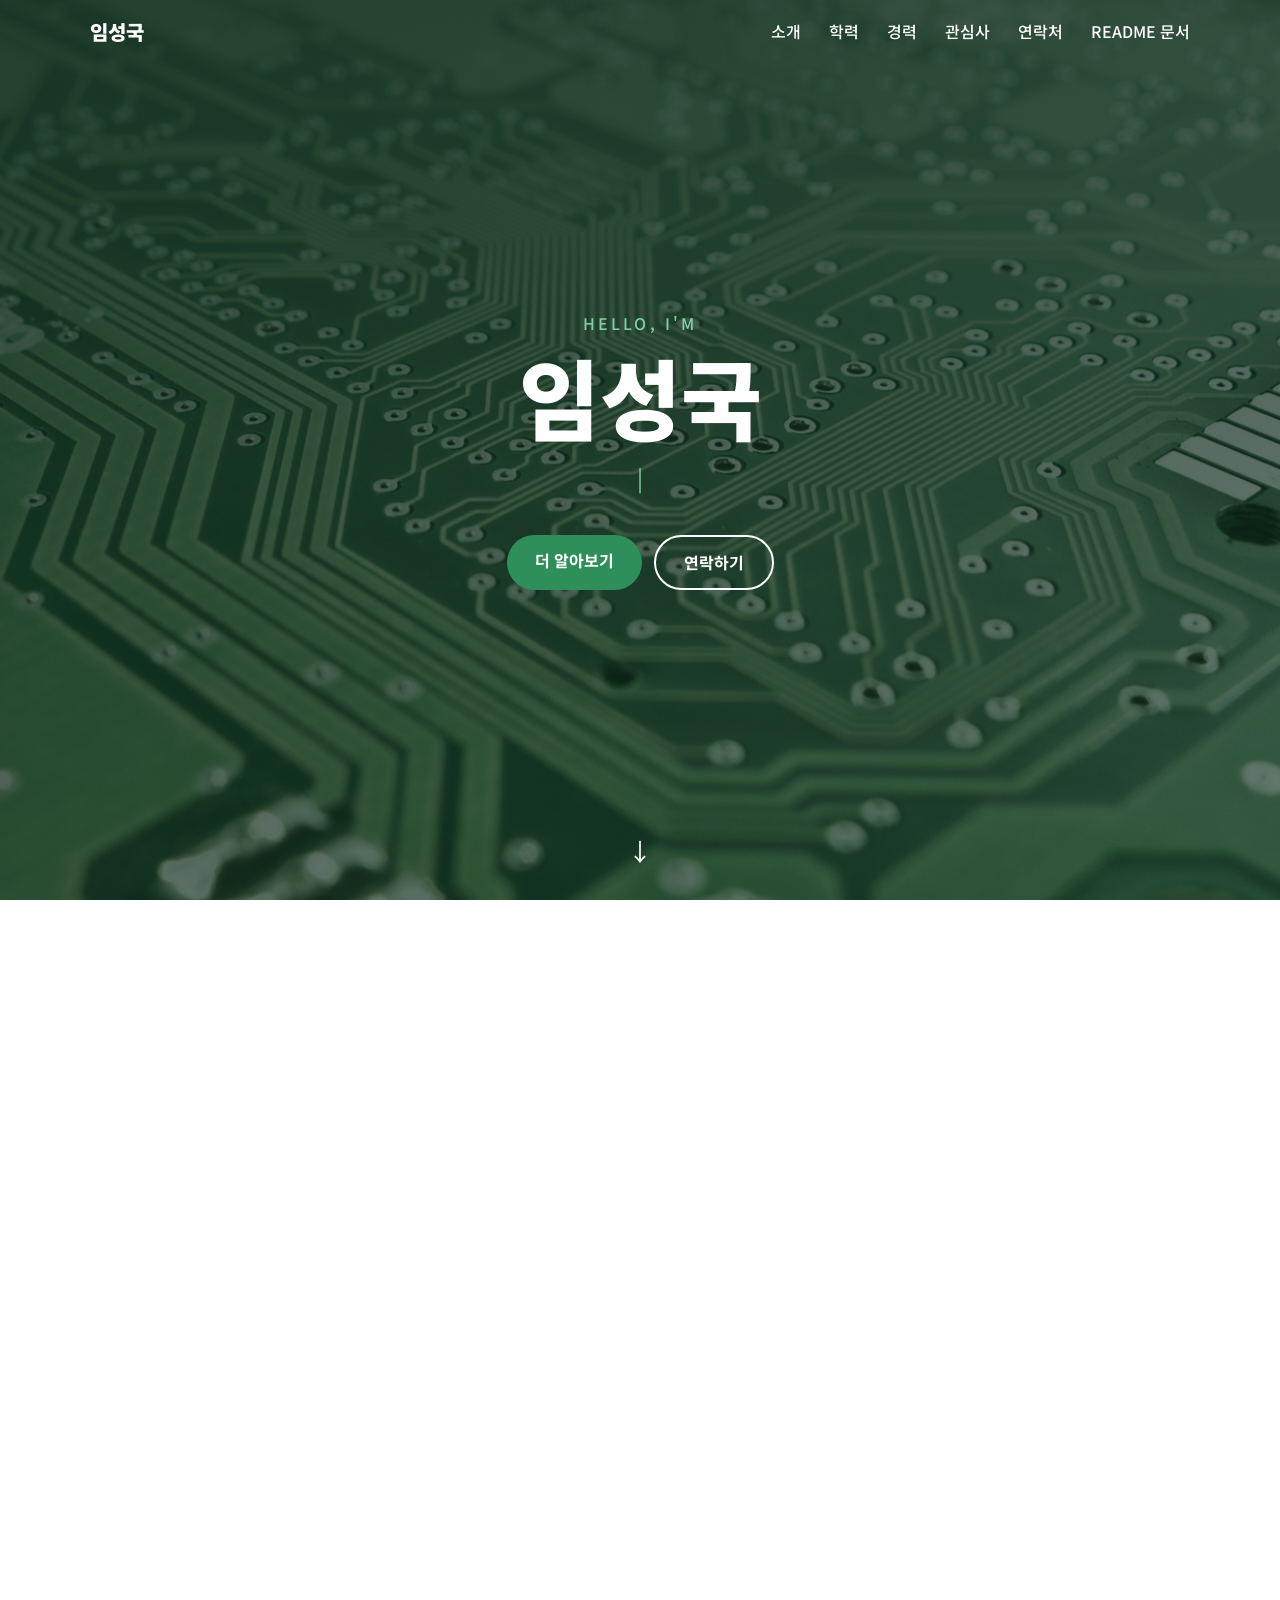
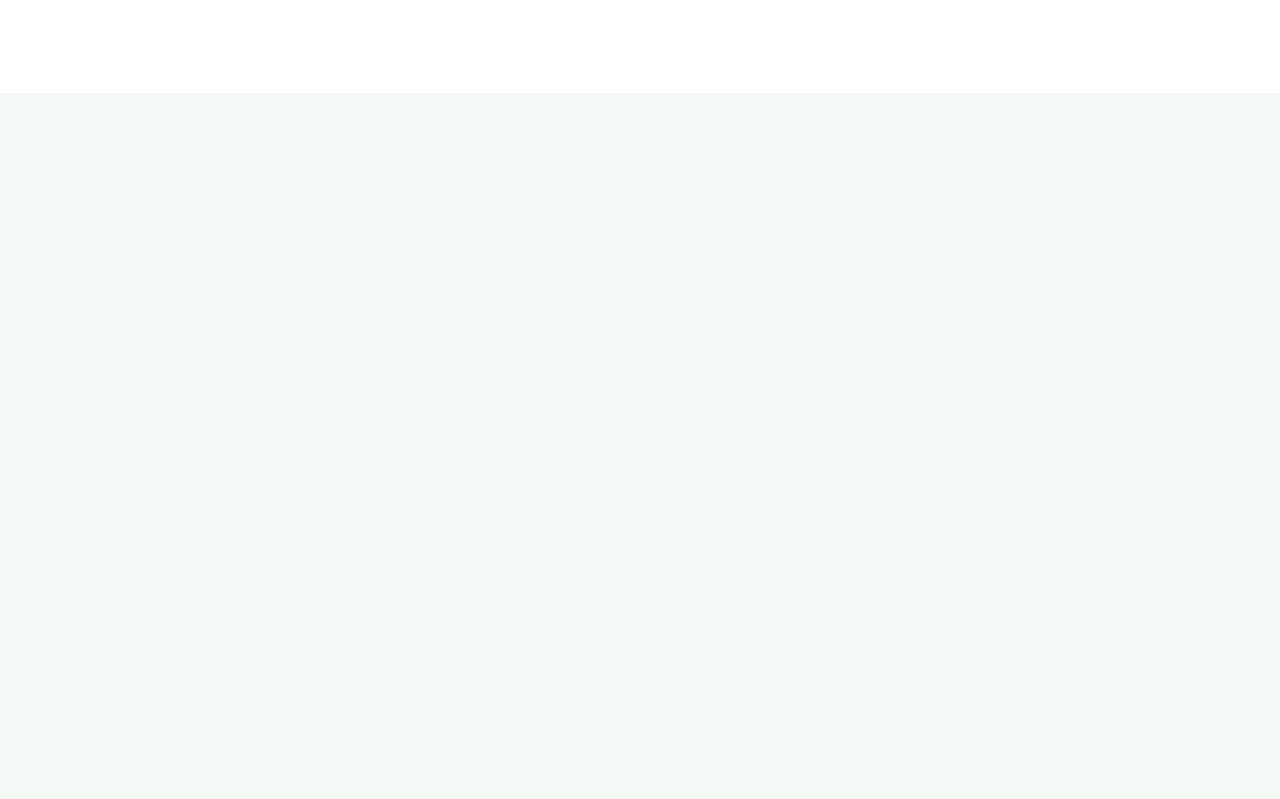
==== index.html @ c366473b "Update index.html" ====
<!DOCTYPE html>
<html lang="ko">
<head>
  <meta charset="UTF-8">
  <meta name="viewport" content="width=device-width, initial-scale=1.0">
  <title>임성국 | 개인 페이지</title>
  <meta name="description" content="AI와 기술을 공부하고 만드는 사람, 임성국의 개인 페이지">
  <link rel="preconnect" href="https://fonts.googleapis.com">
  <link rel="preconnect" href="https://fonts.gstatic.com" crossorigin>
  <link href="https://fonts.googleapis.com/css2?family=Noto+Sans+KR:wght@400;500;700;900&display=swap" rel="stylesheet">
  <link rel="stylesheet" href="css/style.css">
</head>
<body>
  <!-- 내비게이션 -->
  <header class="nav" id="nav">
    <div class="nav__inner">
      <a href="#top" class="nav__logo">임성국</a>
      <button class="nav__toggle" id="navToggle" aria-label="메뉴 열기" aria-expanded="false">
        <span></span><span></span><span></span>
      </button>
      <nav class="nav__menu" id="navMenu">
        <a href="#about">소개</a>
        <a href="#education">학력</a>
        <a href="#career">경력</a>
        <a href="#interests">관심사</a>
        <a href="#contact">연락처</a>
        <!-- 추가된 README 링크 -->
        <a href="/pds/readme.md" target="_blank">README 문서</a>
      </nav>
    </div>
  </header>

  <!-- 히어로 -->
  <section class="hero" id="top">
    <div class="hero__overlay"></div>
    <div class="hero__content">
      <p class="hero__eyebrow">Hello, I'm</p>
      <h1 class="hero__title">임성국</h1>
      <p class="hero__subtitle">
        <span class="typing" id="typing"></span><span class="cursor">|</span>
      </p>
      <div class="hero__actions">
        <a href="#about" class="btn btn--primary">더 알아보기</a>
        <a href="#contact" class="btn btn--ghost">연락하기</a>
      </div>
    </div>
    <a href="#about" class="hero__scroll" aria-label="아래로 스크롤">↓</a>
  </section>

  <main>
    <!-- 소개 -->
    <section class="section" id="about">
      <div class="container about">
        <div class="about__image reveal">
          <img src="images/ai-brain.jpg" alt="인공지능을 상징하는 이미지">
        </div>
        <div class="about__text reveal">
          <h2 class="section__title">소개</h2>
          <p>
            안녕하세요! 인공지능과 소프트웨어로 실제 문제를 해결하는 일에 관심이 많은
            <strong>임성국</strong>입니다. 새로운 기술을 배우고, 배운 것을 직접 만들어 보며
            성장하는 과정을 즐깁니다.
          </p>
          <p>
            데이터 속에서 의미를 찾고, 사람들에게 실질적인 도움이 되는 서비스를 만드는 것이 목표입니다.
          </p>
          <ul class="skills">
            <li>Python</li>
            <li>Machine Learning</li>
            <li>Deep Learning</li>
            <li>JavaScript</li>
            <li>데이터 분석</li>
            <li>임베디드</li>
          </ul>
        </div>
      </div>
    </section>

    <!-- 학력 -->
    <section class="section section--alt" id="education">
      <div class="container">
        <h2 class="section__title center reveal">학력</h2>
        <div class="feature reveal">
          <img src="images/university.jpg" alt="대학교 캠퍼스" class="feature__img">
          <div class="feature__body">
            <ol class="timeline">
              <li>
---- css/style.css ----
/* ===== 기본 설정 ===== */
:root {
  --green-900: #0f2a1d;
  --green-700: #1f5a3c;
  --green-500: #2f8f5b;
  --green-300: #7fd1a1;
  --green-100: #e8f5ee;
  --text: #1c2420;
  --muted: #5b6b62;
  --bg: #ffffff;
  --bg-alt: #f5f9f6;
  --radius: 14px;
  --shadow: 0 10px 30px rgba(15, 42, 29, 0.1);
  --nav-h: 64px;
}

* { box-sizing: border-box; margin: 0; padding: 0; }

html { scroll-behavior: smooth; scroll-padding-top: var(--nav-h); }

body {
  font-family: 'Noto Sans KR', system-ui, sans-serif;
  color: var(--text);
  background: var(--bg);
  line-height: 1.7;
  word-break: keep-all;
}

img { display: block; max-width: 100%; }
a { color: inherit; text-decoration: none; }

.container { width: min(1100px, 100% - 32px); margin-inline: auto; }
.center { text-align: center; }

/* ===== 버튼 ===== */
.btn {
  display: inline-block;
  padding: 12px 28px;
  border-radius: 999px;
  font-weight: 700;
  transition: transform 0.2s, background 0.2s, color 0.2s;
}
.btn:hover { transform: translateY(-2px); }
.btn--primary { background: var(--green-500); color: #fff; }
.btn--primary:hover { background: var(--green-700); }
.btn--ghost { border: 2px solid currentColor; }
.btn--ghost:hover { background: rgba(255, 255, 255, 0.15); }

/* ===== 내비게이션 ===== */
.nav {
  position: fixed;
  inset: 0 0 auto 0;
  height: var(--nav-h);
  z-index: 100;
  transition: background 0.3s, box-shadow 0.3s;
  color: #fff;
}
.nav.scrolled {
  background: rgba(255, 255, 255, 0.95);
  backdrop-filter: blur(8px);
  box-shadow: 0 2px 12px rgba(0, 0, 0, 0.06);
  color: var(--text);
}
.nav__inner {
  width: min(1100px, 100% - 32px);
  height: 100%;
  margin-inline: auto;
  display: flex;
  align-items: center;
  justify-content: space-between;
}
.nav__logo { font-weight: 900; font-size: 1.25rem; }
.nav__menu { display: flex; gap: 28px; }
.nav__menu a { font-weight: 500; position: relative; }
.nav__menu a::after {
  content: '';
  position: absolute;
  left: 0; bottom: -4px;
  width: 0; height: 2px;
  background: var(--green-300);
  transition: width 0.25s;
}
.nav__menu a:hover::after,
.nav__menu a.active::after { width: 100%; }

.nav__toggle {
  display: none;
  background: none;
  border: 0;
  cursor: pointer;
  flex-direction: column;
  gap: 5px;
}
.nav__toggle span {
  width: 24px; height: 2px;
  background: currentColor;
  transition: transform 0.3s, opacity 0.3s;
}

/* ===== 히어로 ===== */
.hero {
  position: relative;
  min-height: 100vh;
  display: grid;
  place-items: center;
  text-align: center;
  color: #fff;
  background: url('../images/hero-circuit.jpg') center / cover no-repeat;
  padding: 0 16px;
}
.hero__overlay {
  position: absolute;
  inset: 0;
  background: linear-gradient(160deg, rgba(15, 42, 29, 0.85), rgba(15, 42, 29, 0.6));
}
.hero__content { position: relative; animation: fadeUp 1s ease both; }
.hero__eyebrow {
  color: var(--green-300);
  letter-spacing: 0.2em;
  text-transform: uppercase;
  font-weight: 500;
}
.hero__title {
  font-size: clamp(2.8rem, 9vw, 5.5rem);
  font-weight: 900;
  line-height: 1.15;
  margin: 8px 0 12px;
}
.hero__subtitle { font-size: clamp(1.05rem, 3vw, 1.4rem); min-height: 2em; }
.cursor { animation: blink 1s step-end infinite; color: var(--green-300); }
.hero__actions { margin-top: 32px; display: flex; gap: 12px; justify-content: center; flex-wrap: wrap; }
.hero__scroll {
  position: absolute;
  bottom: 28px;
  font-size: 1.5rem;
  animation: bounce 2s infinite;
}

/* ===== 섹션 공통 ===== */
.section { padding: 100px 0; }
.section--alt { background: var(--bg-alt); }
.section__title {
  font-size: clamp(1.8rem, 4vw, 2.4rem);
  font-weight: 900;
  margin-bottom: 32px;
  color: var(--green-900);
}
.section__title::after {
  content: '';
  display: block;
  width: 48px; height: 4px;
  margin-top: 10px;
  border-radius: 2px;
  background: var(--green-500);
}
.section__title.center::after,
.center .section__title::after { margin-inline: auto; }

/* ===== 소개 ===== */
.about {
  display: grid;
  grid-template-columns: 1fr 1.2fr;
  gap: 56px;
  align-items: center;
}
.about__image img {
  border-radius: var(--radius);
  box-shadow: var(--shadow);
  aspect-ratio: 4 / 5;
  object-fit: cover;
  width: 100%;
}
.about__text p { margin-bottom: 16px; color: var(--muted); }
.about__text strong { color: var(--green-700); }
.skills { list-style: none; display: flex; flex-wrap: wrap; gap: 8px; margin-top: 24px; }
.skills li {
  background: var(--green-100);
  color: var(--green-700);
  padding: 6px 14px;
  border-radius: 999px;
  font-size: 0.9rem;
  font-weight: 500;
}

/* ===== 학력 / 경력 ===== */
.feature {
  display: grid;
  grid-template-columns: 1fr 1fr;
  gap: 48px;
  align-items: center;
}
.feature--reverse .feature__img { order: 2; }
.feature__img {
  width: 100%;
  border-radius: var(--radius);
  box-shadow: var(--shadow);
  aspect-ratio: 4 / 3;
  object-fit: cover;
}
.timeline { list-style: none; border-left: 3px solid var(--green-100); padding-left: 28px; }
.timeline li { position: relative; padding-bottom: 32px; }
.timeline li:last-child { padding-bottom: 0; }
.timeline li::before {
  content: '';
  position: absolute;
  left: -37px; top: 6px;
  width: 15px; height: 15px;
  border-radius: 50%;
  background: var(--green-500);
  border: 3px solid var(--bg);
  box-shadow: 0 0 0 2px var(--green-500);
}
.timeline__date { font-size: 0.85rem; font-weight: 700; color: var(--green-500); }
.timeline h3 { font-size: 1.2rem; margin: 2px 0 4px; }
.timeline p { color: var(--muted); }

/* ===== 관심사 카드 ===== */
.cards { display: grid; grid-template-columns: repeat(3, 1fr); gap: 24px; }
.card {
  background: var(--bg);
  border-radius: var(--radius);
  overflow: hidden;
  box-shadow: var(--shadow);
  transition: transform 0.3s;
}
.card:hover { transform: translateY(-6px); }
.card img { width: 100%; aspect-ratio: 16 / 10; object-fit: cover; transition: transform 0.5s; }
.card:hover img { transform: scale(1.05); }
.card__body { padding: 20px 22px 24px; position: relative; background: var(--bg); }
.card h3 { margin-bottom: 6px; color: var(--green-900); }
.card p { color: var(--muted); font-size: 0.95rem; }

/* ===== 연락처 ===== */
.contact { background: var(--green-900); color: #fff; }
.contact .section__title { color: #fff; }
.contact__lead { color: rgba(255, 255, 255, 0.75); margin-bottom: 28px; }
.contact__links { display: flex; gap: 12px; justify-content: center; flex-wrap: wrap; }

/* ===== 푸터 / 맨 위로 ===== */
.footer {
  background: #0a1d14;
  color: rgba(255, 255, 255, 0.5);
  text-align: center;
  padding: 24px 16px;
  font-size: 0.85rem;
}
.to-top {
  position: fixed;
  right: 20px; bottom: 20px;
  width: 44px; height: 44px;
  border: 0;
  border-radius: 50%;
  background: var(--green-500);
  color: #fff;
  font-size: 1.2rem;
  cursor: pointer;
  box-shadow: var(--shadow);
  opacity: 0;
  pointer-events: none;
  transition: opacity 0.3s, transform 0.3s;
}
.to-top.show { opacity: 1; pointer-events: auto; }
.to-top:hover { transform: translateY(-3px); }

/* ===== 스크롤 등장 효과 ===== */
.reveal { opacity: 0; transform: translateY(30px); transition: opacity 0.8s, transform 0.8s; }
.reveal.visible { opacity: 1; transform: none; }

@keyframes fadeUp { from { opacity: 0; transform: translateY(20px); } to { opacity: 1; transform: none; } }
@keyframes blink { 50% { opacity: 0; } }
@keyframes bounce { 0%, 100% { transform: translateY(0); } 50% { transform: translateY(8px); } }

@media (prefers-reduced-motion: reduce) {
  *, *::before, *::after { animation: none !important; transition: none !important; }
  .reveal { opacity: 1; transform: none; }
}

/* ===== 반응형 ===== */
@media (max-width: 900px) {
  .cards { grid-template-columns: repeat(2, 1fr); }
  .about, .feature { grid-template-columns: 1fr; gap: 32px; }
  .feature--reverse .feature__img { order: 0; }
  .about__image img { aspect-ratio: 16 / 10; }
}

@media (max-width: 680px) {
  .section { padding: 72px 0; }
  .cards { grid-template-columns: 1fr; }
  .nav__toggle { display: flex; }
  .nav__menu {
    position: absolute;
    top: var(--nav-h); left: 0; right: 0;
    flex-direction: column;
    gap: 0;
    background: #fff;
    color: var(--text);
    box-shadow: 0 8px 20px rgba(0, 0, 0, 0.08);
    max-height: 0;
    overflow: hidden;
    transition: max-height 0.3s;
  }
  .nav__menu.open { max-height: 320px; }
  .nav__menu a { padding: 14px 24px; border-top: 1px solid #eef2ef; }
  .nav__menu a::after { display: none; }
  .nav__toggle[aria-expanded='true'] span:nth-child(1) { transform: translateY(7px) rotate(45deg); }
  .nav__toggle[aria-expanded='true'] span:nth-child(2) { opacity: 0; }
  .nav__toggle[aria-expanded='true'] span:nth-child(3) { transform: translateY(-7px) rotate(-45deg); }
}
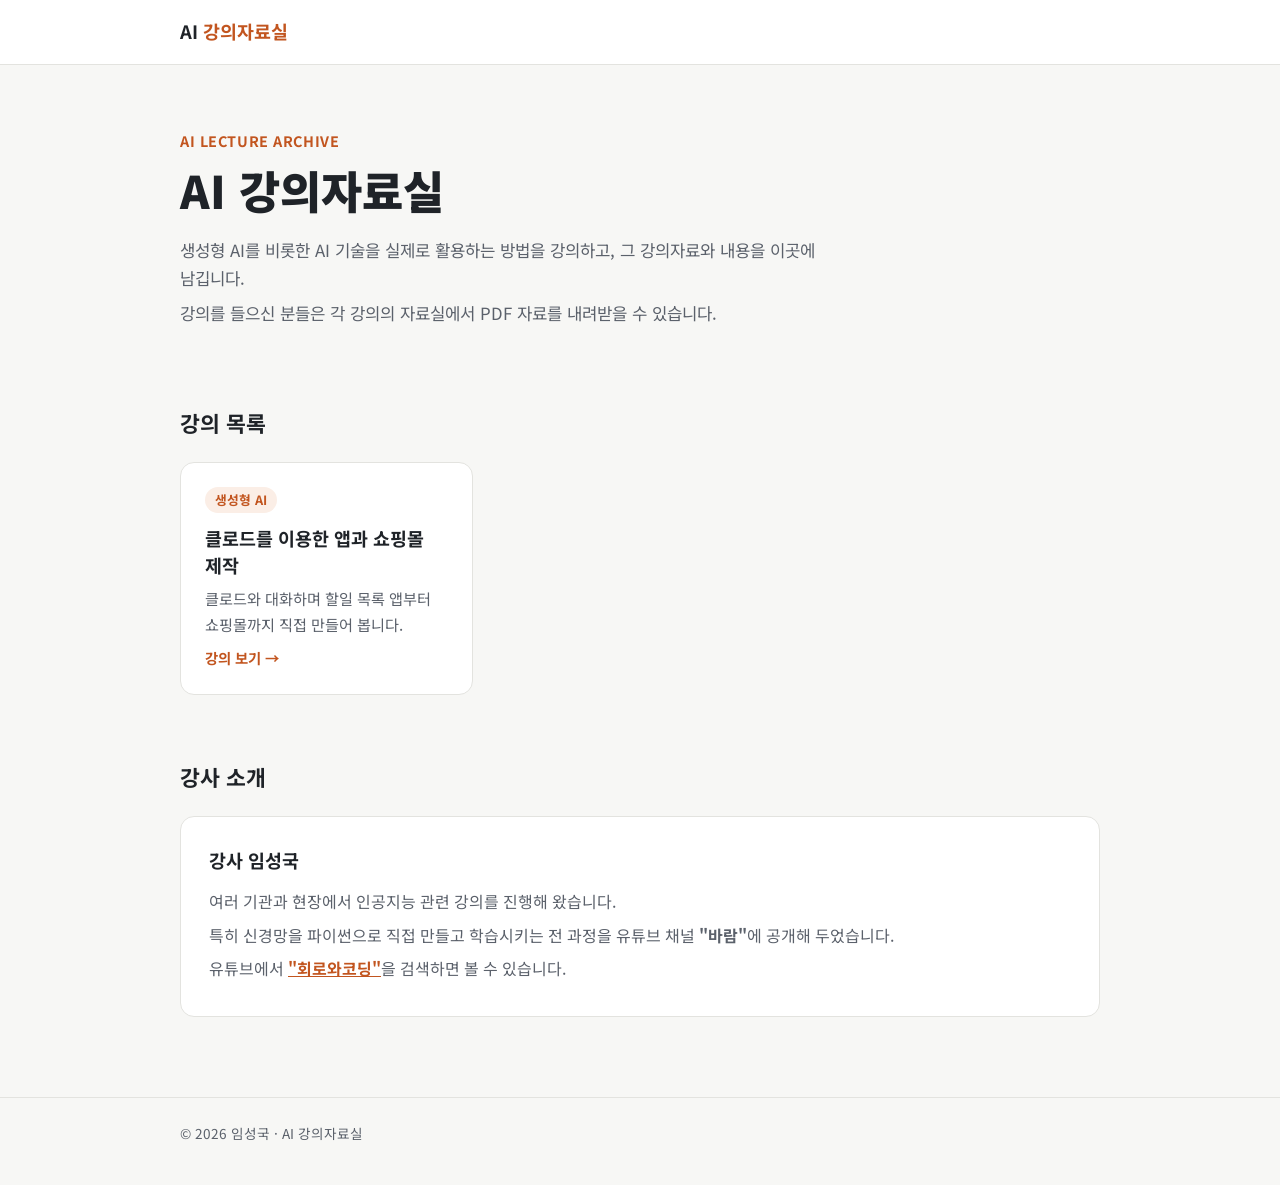
==== commit 916304f5: "개인 페이지를 AI 강의자료실로 개편 - 메인을 강의 목록·강사 소개 페이지로 교체 - 「클로드를 이용한 앱과 쇼핑몰 제작」 강의 페이지와 자료실 추가 (courses/gen-ai" ====
--- a/index.html
+++ b/index.html
@@ -3,85 +3,77 @@
 <head>
   <meta charset="UTF-8">
   <meta name="viewport" content="width=device-width, initial-scale=1.0">
-  <title>임성국 | 개인 페이지</title>
-  <meta name="description" content="AI와 기술을 공부하고 만드는 사람, 임성국의 개인 페이지">
+  <title>AI 강의자료실</title>
+  <meta name="description" content="생성형 AI를 비롯한 AI 기술 활용법 강의자료를 모아두는 곳입니다. 강사 임성국">
   <link rel="preconnect" href="https://fonts.googleapis.com">
   <link rel="preconnect" href="https://fonts.gstatic.com" crossorigin>
   <link href="https://fonts.googleapis.com/css2?family=Noto+Sans+KR:wght@400;500;700;900&display=swap" rel="stylesheet">
   <link rel="stylesheet" href="css/style.css">
 </head>
 <body>
-  <!-- 내비게이션 -->
-  <header class="nav" id="nav">
-    <div class="nav__inner">
-      <a href="#top" class="nav__logo">임성국</a>
-      <button class="nav__toggle" id="navToggle" aria-label="메뉴 열기" aria-expanded="false">
-        <span></span><span></span><span></span>
-      </button>
-      <nav class="nav__menu" id="navMenu">
-        <a href="#about">소개</a>
-        <a href="#education">학력</a>
-        <a href="#career">경력</a>
-        <a href="#interests">관심사</a>
-        <a href="#contact">연락처</a>
-        <!-- 추가된 README 링크 -->
-        <a href="/pds/readme.md" target="_blank">README 문서</a>
-      </nav>
+  <!-- 상단 헤더 -->
+  <header class="site_header">
+    <div class="container">
+      <a class="site_logo" href="index.html">AI <span>강의자료실</span></a>
     </div>
   </header>
 
-  <!-- 히어로 -->
-  <section class="hero" id="top">
-    <div class="hero__overlay"></div>
-    <div class="hero__content">
-      <p class="hero__eyebrow">Hello, I'm</p>
-      <h1 class="hero__title">임성국</h1>
-      <p class="hero__subtitle">
-        <span class="typing" id="typing"></span><span class="cursor">|</span>
-      </p>
-      <div class="hero__actions">
-        <a href="#about" class="btn btn--primary">더 알아보기</a>
-        <a href="#contact" class="btn btn--ghost">연락하기</a>
-      </div>
-    </div>
-    <a href="#about" class="hero__scroll" aria-label="아래로 스크롤">↓</a>
-  </section>
-
   <main>
-    <!-- 소개 -->
-    <section class="section" id="about">
-      <div class="container about">
-        <div class="about__image reveal">
-          <img src="images/ai-brain.jpg" alt="인공지능을 상징하는 이미지">
-        </div>
-        <div class="about__text reveal">
-          <h2 class="section__title">소개</h2>
-          <p>
-            안녕하세요! 인공지능과 소프트웨어로 실제 문제를 해결하는 일에 관심이 많은
-            <strong>임성국</strong>입니다. 새로운 기술을 배우고, 배운 것을 직접 만들어 보며
-            성장하는 과정을 즐깁니다.
-          </p>
-          <p>
-            데이터 속에서 의미를 찾고, 사람들에게 실질적인 도움이 되는 서비스를 만드는 것이 목표입니다.
-          </p>
-          <ul class="skills">
-            <li>Python</li>
-            <li>Machine Learning</li>
-            <li>Deep Learning</li>
-            <li>JavaScript</li>
-            <li>데이터 분석</li>
-            <li>임베디드</li>
-          </ul>
+    <!-- 사이트 소개 -->
+    <section class="hero">
+      <div class="container">
+        <p class="hero_eyebrow">AI LECTURE ARCHIVE</p>
+        <h1 class="hero_title">AI 강의자료실</h1>
+        <div class="hero_desc">
+          <p>생성형 AI를 비롯한 AI 기술을 실제로 활용하는 방법을 강의하고, 그 강의자료와 내용을 이곳에 남깁니다.</p>
+          <p>강의를 들으신 분들은 각 강의의 자료실에서 PDF 자료를 내려받을 수 있습니다.</p>
         </div>
       </div>
     </section>
 
-    <!-- 학력 -->
-    <section class="section section--alt" id="education">
+    <!-- 강의 목록 -->
+    <section class="section" id="lectures">
       <div class="container">
-        <h2 class="section__title center reveal">학력</h2>
-        <div class="feature reveal">
-          <img src="images/university.jpg" alt="대학교 캠퍼스" class="feature__img">
-          <div class="feature__body">
-            <ol class="timeline">
-              <li>
+        <h2 class="section_title">강의 목록</h2>
+        <div class="lecture_grid">
+
+          <!-- [복사 영역] 강의 카드 시작: 새 강의를 추가할 때 <a>~</a> 전체를 복사하세요 -->
+          <!-- href 는 courses/강의폴더/index.html 형식으로 적습니다 -->
+          <a class="lecture_card" href="courses/gen-ai/index.html">
+            <span class="lecture_tag">생성형 AI</span>
+            <h3 class="lecture_title">클로드를 이용한 앱과 쇼핑몰 제작</h3>
+            <p class="lecture_desc">클로드와 대화하며 할일 목록 앱부터 쇼핑몰까지 직접 만들어 봅니다.</p>
+            <span class="lecture_more">강의 보기 →</span>
+          </a>
+          <!-- [복사 영역] 강의 카드 끝 -->
+
+        </div>
+      </div>
+    </section>
+
+    <!-- 강사 소개 -->
+    <section class="section" id="instructor">
+      <div class="container">
+        <h2 class="section_title">강사 소개</h2>
+        <div class="instructor_box">
+          <h3 class="instructor_name">강사 임성국</h3>
+          <p>여러 기관과 현장에서 인공지능 관련 강의를 진행해 왔습니다.</p>
+          <p>특히 신경망을 파이썬으로 직접 만들고 학습시키는 전 과정을 유튜브 채널 <strong>"바람"</strong>에 공개해 두었습니다.</p>
+          <p>유튜브에서
+            <a class="youtube_link" href="https://www.youtube.com/results?search_query=%ED%9A%8C%EB%A1%9C%EC%99%80%EC%BD%94%EB%94%A9" target="_blank">"회로와코딩"</a>을
+            검색하면 볼 수 있습니다.</p>
+        </div>
+      </div>
+    </section>
+  </main>
+
+  <!-- 하단 -->
+  <footer class="site_footer">
+    <div class="container">
+      <p>© <span id="footer_year">2026</span> 임성국 · AI 강의자료실</p>
+    </div>
+  </footer>
+
+  <script src="js/main.js"></script>
+</body>
+</html>
--- a/css/style.css
+++ b/css/style.css
@@ -1,308 +1,352 @@
-/* ===== 기본 설정 ===== */
+/* =========================================================
+   AI 강의자료실 공통 스타일
+   - 모든 페이지가 이 파일 하나를 함께 사용합니다.
+   - 색상은 아래 :root 변수만 바꾸면 사이트 전체에 적용됩니다.
+   ========================================================= */
+
+/* ---------- 색상 변수 (밝은 화면) ---------- */
 :root {
-  --green-900: #0f2a1d;
-  --green-700: #1f5a3c;
-  --green-500: #2f8f5b;
-  --green-300: #7fd1a1;
-  --green-100: #e8f5ee;
-  --text: #1c2420;
-  --muted: #5b6b62;
-  --bg: #ffffff;
-  --bg-alt: #f5f9f6;
+  --color_bg: #f7f7f5;
+  --color_surface: #ffffff;
+  --color_text: #1f2328;
+  --color_text_muted: #5b616b;
+  --color_border: #e3e3df;
+  --color_accent: #c2551f;
+  --color_accent_soft: #fbeee6;
+  --color_shadow: rgba(31, 35, 40, 0.08);
   --radius: 14px;
-  --shadow: 0 10px 30px rgba(15, 42, 29, 0.1);
-  --nav-h: 64px;
-}
-
-* { box-sizing: border-box; margin: 0; padding: 0; }
-
-html { scroll-behavior: smooth; scroll-padding-top: var(--nav-h); }
+  --content_width: 960px;
+}
+
+/* ---------- 색상 변수 (어두운 화면: 시스템 설정 따름) ---------- */
+@media (prefers-color-scheme: dark) {
+  :root {
+    --color_bg: #17181a;
+    --color_surface: #212327;
+    --color_text: #eceef0;
+    --color_text_muted: #a4a9b1;
+    --color_border: #33363b;
+    --color_accent: #f08a54;
+    --color_accent_soft: #3a2a21;
+    --color_shadow: rgba(0, 0, 0, 0.35);
+  }
+}
+
+/* ---------- 기본 ---------- */
+*,
+*::before,
+*::after {
+  box-sizing: border-box;
+}
+
+html {
+  -webkit-text-size-adjust: 100%;
+}
 
 body {
-  font-family: 'Noto Sans KR', system-ui, sans-serif;
-  color: var(--text);
-  background: var(--bg);
+  margin: 0;
+  background: var(--color_bg);
+  color: var(--color_text);
+  font-family: "Noto Sans KR", system-ui, -apple-system, "Apple SD Gothic Neo", "Malgun Gothic", sans-serif;
+  font-size: 16px;
   line-height: 1.7;
   word-break: keep-all;
-}
-
-img { display: block; max-width: 100%; }
-a { color: inherit; text-decoration: none; }
-
-.container { width: min(1100px, 100% - 32px); margin-inline: auto; }
-.center { text-align: center; }
-
-/* ===== 버튼 ===== */
-.btn {
-  display: inline-block;
-  padding: 12px 28px;
-  border-radius: 999px;
-  font-weight: 700;
-  transition: transform 0.2s, background 0.2s, color 0.2s;
-}
-.btn:hover { transform: translateY(-2px); }
-.btn--primary { background: var(--green-500); color: #fff; }
-.btn--primary:hover { background: var(--green-700); }
-.btn--ghost { border: 2px solid currentColor; }
-.btn--ghost:hover { background: rgba(255, 255, 255, 0.15); }
-
-/* ===== 내비게이션 ===== */
-.nav {
-  position: fixed;
-  inset: 0 0 auto 0;
-  height: var(--nav-h);
-  z-index: 100;
-  transition: background 0.3s, box-shadow 0.3s;
-  color: #fff;
-}
-.nav.scrolled {
-  background: rgba(255, 255, 255, 0.95);
-  backdrop-filter: blur(8px);
-  box-shadow: 0 2px 12px rgba(0, 0, 0, 0.06);
-  color: var(--text);
-}
-.nav__inner {
-  width: min(1100px, 100% - 32px);
-  height: 100%;
-  margin-inline: auto;
+  overflow-wrap: break-word;
+}
+
+a {
+  color: var(--color_accent);
+}
+
+a:focus-visible,
+summary:focus-visible {
+  outline: 3px solid var(--color_accent);
+  outline-offset: 3px;
+  border-radius: 6px;
+}
+
+img {
+  max-width: 100%;
+  height: auto;
+}
+
+.container {
+  width: 100%;
+  max-width: var(--content_width);
+  margin: 0 auto;
+  padding: 0 20px;
+}
+
+/* ---------- 상단 헤더 ---------- */
+.site_header {
+  border-bottom: 1px solid var(--color_border);
+  background: var(--color_surface);
+}
+
+.site_header .container {
   display: flex;
   align-items: center;
   justify-content: space-between;
-}
-.nav__logo { font-weight: 900; font-size: 1.25rem; }
-.nav__menu { display: flex; gap: 28px; }
-.nav__menu a { font-weight: 500; position: relative; }
-.nav__menu a::after {
-  content: '';
-  position: absolute;
-  left: 0; bottom: -4px;
-  width: 0; height: 2px;
-  background: var(--green-300);
-  transition: width 0.25s;
-}
-.nav__menu a:hover::after,
-.nav__menu a.active::after { width: 100%; }
-
-.nav__toggle {
+  min-height: 64px;
+  gap: 12px;
+}
+
+.site_logo {
+  color: var(--color_text);
+  font-size: 1.15rem;
+  font-weight: 700;
+  text-decoration: none;
+}
+
+.site_logo span {
+  color: var(--color_accent);
+}
+
+.back_link {
+  font-size: 0.95rem;
+  font-weight: 500;
+  text-decoration: none;
+  white-space: nowrap;
+}
+
+.back_link:hover {
+  text-decoration: underline;
+}
+
+/* ---------- 첫 화면 소개 ---------- */
+.hero {
+  padding: 64px 0 40px;
+}
+
+.hero_eyebrow {
+  margin: 0 0 8px;
+  color: var(--color_accent);
+  font-size: 0.9rem;
+  font-weight: 700;
+  letter-spacing: 0.04em;
+}
+
+.hero_title {
+  margin: 0 0 16px;
+  font-size: clamp(1.9rem, 5vw, 2.8rem);
+  font-weight: 900;
+  line-height: 1.3;
+}
+
+.hero_desc {
+  max-width: 640px;
+  margin: 0;
+  color: var(--color_text_muted);
+  font-size: 1.05rem;
+}
+
+.hero_desc p {
+  margin: 0 0 6px;
+}
+
+/* ---------- 섹션 공통 ---------- */
+.section {
+  padding: 32px 0;
+}
+
+.section_title {
+  margin: 0 0 20px;
+  font-size: 1.35rem;
+  font-weight: 700;
+}
+
+/* ---------- 강의 카드 목록 ---------- */
+.lecture_grid {
+  display: grid;
+  grid-template-columns: repeat(auto-fill, minmax(260px, 1fr));
+  gap: 20px;
+}
+
+.lecture_card {
+  display: flex;
+  flex-direction: column;
+  gap: 8px;
+  padding: 24px;
+  border: 1px solid var(--color_border);
+  border-radius: var(--radius);
+  background: var(--color_surface);
+  color: var(--color_text);
+  text-decoration: none;
+  transition: transform 0.15s ease, box-shadow 0.15s ease, border-color 0.15s ease;
+}
+
+.lecture_card:hover {
+  transform: translateY(-3px);
+  border-color: var(--color_accent);
+  box-shadow: 0 10px 24px var(--color_shadow);
+}
+
+.lecture_tag {
+  align-self: flex-start;
+  padding: 2px 10px;
+  border-radius: 999px;
+  background: var(--color_accent_soft);
+  color: var(--color_accent);
+  font-size: 0.8rem;
+  font-weight: 700;
+}
+
+.lecture_title {
+  margin: 4px 0 0;
+  font-size: 1.15rem;
+  font-weight: 700;
+  line-height: 1.45;
+}
+
+.lecture_desc {
+  flex: 1;
+  margin: 0;
+  color: var(--color_text_muted);
+  font-size: 0.95rem;
+}
+
+.lecture_more {
+  color: var(--color_accent);
+  font-size: 0.9rem;
+  font-weight: 700;
+}
+
+/* ---------- 강사 소개 ---------- */
+.instructor_box {
+  padding: 28px;
+  border: 1px solid var(--color_border);
+  border-radius: var(--radius);
+  background: var(--color_surface);
+}
+
+.instructor_name {
+  margin: 0 0 12px;
+  font-size: 1.15rem;
+  font-weight: 700;
+}
+
+.instructor_box p {
+  margin: 0 0 6px;
+  color: var(--color_text_muted);
+}
+
+.youtube_link {
+  font-weight: 700;
+}
+
+/* ---------- 강의 페이지 ---------- */
+.course_meta {
+  margin: 20px 0 0;
+  color: var(--color_text_muted);
+  font-size: 0.95rem;
+}
+
+/* ---------- 자료실 ---------- */
+.pds_box {
+  border: 1px solid var(--color_border);
+  border-radius: var(--radius);
+  background: var(--color_surface);
+  overflow: hidden;
+}
+
+.pds_summary {
+  display: flex;
+  align-items: center;
+  justify-content: space-between;
+  padding: 20px 24px;
+  font-size: 1.15rem;
+  font-weight: 700;
+  cursor: pointer;
+  list-style: none;
+}
+
+/* 기본 삼각형 표시 숨김 */
+.pds_summary::-webkit-details-marker {
   display: none;
-  background: none;
-  border: 0;
-  cursor: pointer;
-  flex-direction: column;
-  gap: 5px;
-}
-.nav__toggle span {
-  width: 24px; height: 2px;
-  background: currentColor;
-  transition: transform 0.3s, opacity 0.3s;
-}
-
-/* ===== 히어로 ===== */
-.hero {
-  position: relative;
-  min-height: 100vh;
-  display: grid;
-  place-items: center;
-  text-align: center;
-  color: #fff;
-  background: url('../images/hero-circuit.jpg') center / cover no-repeat;
-  padding: 0 16px;
-}
-.hero__overlay {
-  position: absolute;
-  inset: 0;
-  background: linear-gradient(160deg, rgba(15, 42, 29, 0.85), rgba(15, 42, 29, 0.6));
-}
-.hero__content { position: relative; animation: fadeUp 1s ease both; }
-.hero__eyebrow {
-  color: var(--green-300);
-  letter-spacing: 0.2em;
-  text-transform: uppercase;
-  font-weight: 500;
-}
-.hero__title {
-  font-size: clamp(2.8rem, 9vw, 5.5rem);
-  font-weight: 900;
-  line-height: 1.15;
-  margin: 8px 0 12px;
-}
-.hero__subtitle { font-size: clamp(1.05rem, 3vw, 1.4rem); min-height: 2em; }
-.cursor { animation: blink 1s step-end infinite; color: var(--green-300); }
-.hero__actions { margin-top: 32px; display: flex; gap: 12px; justify-content: center; flex-wrap: wrap; }
-.hero__scroll {
-  position: absolute;
-  bottom: 28px;
-  font-size: 1.5rem;
-  animation: bounce 2s infinite;
-}
-
-/* ===== 섹션 공통 ===== */
-.section { padding: 100px 0; }
-.section--alt { background: var(--bg-alt); }
-.section__title {
-  font-size: clamp(1.8rem, 4vw, 2.4rem);
-  font-weight: 900;
-  margin-bottom: 32px;
-  color: var(--green-900);
-}
-.section__title::after {
-  content: '';
-  display: block;
-  width: 48px; height: 4px;
-  margin-top: 10px;
-  border-radius: 2px;
-  background: var(--green-500);
-}
-.section__title.center::after,
-.center .section__title::after { margin-inline: auto; }
-
-/* ===== 소개 ===== */
-.about {
-  display: grid;
-  grid-template-columns: 1fr 1.2fr;
-  gap: 56px;
-  align-items: center;
-}
-.about__image img {
-  border-radius: var(--radius);
-  box-shadow: var(--shadow);
-  aspect-ratio: 4 / 5;
-  object-fit: cover;
-  width: 100%;
-}
-.about__text p { margin-bottom: 16px; color: var(--muted); }
-.about__text strong { color: var(--green-700); }
-.skills { list-style: none; display: flex; flex-wrap: wrap; gap: 8px; margin-top: 24px; }
-.skills li {
-  background: var(--green-100);
-  color: var(--green-700);
-  padding: 6px 14px;
-  border-radius: 999px;
+}
+
+/* 오른쪽 열림/닫힘 표시 */
+.pds_summary::after {
+  content: "열기 ▾";
+  color: var(--color_accent);
   font-size: 0.9rem;
   font-weight: 500;
 }
 
-/* ===== 학력 / 경력 ===== */
-.feature {
-  display: grid;
-  grid-template-columns: 1fr 1fr;
-  gap: 48px;
+.pds_box[open] .pds_summary::after {
+  content: "닫기 ▴";
+}
+
+.pds_box[open] .pds_summary {
+  border-bottom: 1px solid var(--color_border);
+}
+
+.pds_list {
+  margin: 0;
+  padding: 0;
+  list-style: none;
+}
+
+.pds_item + .pds_item {
+  border-top: 1px solid var(--color_border);
+}
+
+.pds_item a {
+  display: flex;
   align-items: center;
-}
-.feature--reverse .feature__img { order: 2; }
-.feature__img {
-  width: 100%;
-  border-radius: var(--radius);
-  box-shadow: var(--shadow);
-  aspect-ratio: 4 / 3;
-  object-fit: cover;
-}
-.timeline { list-style: none; border-left: 3px solid var(--green-100); padding-left: 28px; }
-.timeline li { position: relative; padding-bottom: 32px; }
-.timeline li:last-child { padding-bottom: 0; }
-.timeline li::before {
-  content: '';
-  position: absolute;
-  left: -37px; top: 6px;
-  width: 15px; height: 15px;
-  border-radius: 50%;
-  background: var(--green-500);
-  border: 3px solid var(--bg);
-  box-shadow: 0 0 0 2px var(--green-500);
-}
-.timeline__date { font-size: 0.85rem; font-weight: 700; color: var(--green-500); }
-.timeline h3 { font-size: 1.2rem; margin: 2px 0 4px; }
-.timeline p { color: var(--muted); }
-
-/* ===== 관심사 카드 ===== */
-.cards { display: grid; grid-template-columns: repeat(3, 1fr); gap: 24px; }
-.card {
-  background: var(--bg);
-  border-radius: var(--radius);
-  overflow: hidden;
-  box-shadow: var(--shadow);
-  transition: transform 0.3s;
-}
-.card:hover { transform: translateY(-6px); }
-.card img { width: 100%; aspect-ratio: 16 / 10; object-fit: cover; transition: transform 0.5s; }
-.card:hover img { transform: scale(1.05); }
-.card__body { padding: 20px 22px 24px; position: relative; background: var(--bg); }
-.card h3 { margin-bottom: 6px; color: var(--green-900); }
-.card p { color: var(--muted); font-size: 0.95rem; }
-
-/* ===== 연락처 ===== */
-.contact { background: var(--green-900); color: #fff; }
-.contact .section__title { color: #fff; }
-.contact__lead { color: rgba(255, 255, 255, 0.75); margin-bottom: 28px; }
-.contact__links { display: flex; gap: 12px; justify-content: center; flex-wrap: wrap; }
-
-/* ===== 푸터 / 맨 위로 ===== */
-.footer {
-  background: #0a1d14;
-  color: rgba(255, 255, 255, 0.5);
-  text-align: center;
-  padding: 24px 16px;
+  gap: 12px;
+  padding: 16px 24px;
+  color: var(--color_text);
+  text-decoration: none;
+}
+
+.pds_item a::before {
+  content: "PDF";
+  flex: none;
+  padding: 2px 8px;
+  border-radius: 6px;
+  background: var(--color_accent_soft);
+  color: var(--color_accent);
+  font-size: 0.75rem;
+  font-weight: 700;
+}
+
+.pds_item a:hover {
+  background: var(--color_accent_soft);
+}
+
+/* ---------- 하단 ---------- */
+.site_footer {
+  margin-top: 48px;
+  padding: 24px 0 40px;
+  border-top: 1px solid var(--color_border);
+  color: var(--color_text_muted);
   font-size: 0.85rem;
 }
-.to-top {
-  position: fixed;
-  right: 20px; bottom: 20px;
-  width: 44px; height: 44px;
-  border: 0;
-  border-radius: 50%;
-  background: var(--green-500);
-  color: #fff;
-  font-size: 1.2rem;
-  cursor: pointer;
-  box-shadow: var(--shadow);
-  opacity: 0;
-  pointer-events: none;
-  transition: opacity 0.3s, transform 0.3s;
-}
-.to-top.show { opacity: 1; pointer-events: auto; }
-.to-top:hover { transform: translateY(-3px); }
-
-/* ===== 스크롤 등장 효과 ===== */
-.reveal { opacity: 0; transform: translateY(30px); transition: opacity 0.8s, transform 0.8s; }
-.reveal.visible { opacity: 1; transform: none; }
-
-@keyframes fadeUp { from { opacity: 0; transform: translateY(20px); } to { opacity: 1; transform: none; } }
-@keyframes blink { 50% { opacity: 0; } }
-@keyframes bounce { 0%, 100% { transform: translateY(0); } 50% { transform: translateY(8px); } }
-
-@media (prefers-reduced-motion: reduce) {
-  *, *::before, *::after { animation: none !important; transition: none !important; }
-  .reveal { opacity: 1; transform: none; }
-}
-
-/* ===== 반응형 ===== */
-@media (max-width: 900px) {
-  .cards { grid-template-columns: repeat(2, 1fr); }
-  .about, .feature { grid-template-columns: 1fr; gap: 32px; }
-  .feature--reverse .feature__img { order: 0; }
-  .about__image img { aspect-ratio: 16 / 10; }
-}
-
-@media (max-width: 680px) {
-  .section { padding: 72px 0; }
-  .cards { grid-template-columns: 1fr; }
-  .nav__toggle { display: flex; }
-  .nav__menu {
-    position: absolute;
-    top: var(--nav-h); left: 0; right: 0;
-    flex-direction: column;
-    gap: 0;
-    background: #fff;
-    color: var(--text);
-    box-shadow: 0 8px 20px rgba(0, 0, 0, 0.08);
-    max-height: 0;
-    overflow: hidden;
-    transition: max-height 0.3s;
-  }
-  .nav__menu.open { max-height: 320px; }
-  .nav__menu a { padding: 14px 24px; border-top: 1px solid #eef2ef; }
-  .nav__menu a::after { display: none; }
-  .nav__toggle[aria-expanded='true'] span:nth-child(1) { transform: translateY(7px) rotate(45deg); }
-  .nav__toggle[aria-expanded='true'] span:nth-child(2) { opacity: 0; }
-  .nav__toggle[aria-expanded='true'] span:nth-child(3) { transform: translateY(-7px) rotate(-45deg); }
-}
+
+.site_footer p {
+  margin: 0;
+}
+
+/* ---------- 모바일 ---------- */
+@media (max-width: 600px) {
+  .container {
+    padding: 0 16px;
+  }
+
+  .hero {
+    padding: 40px 0 24px;
+  }
+
+  .instructor_box {
+    padding: 20px;
+  }
+
+  .pds_summary {
+    padding: 16px 18px;
+  }
+
+  .pds_item a {
+    padding: 14px 18px;
+  }
+}
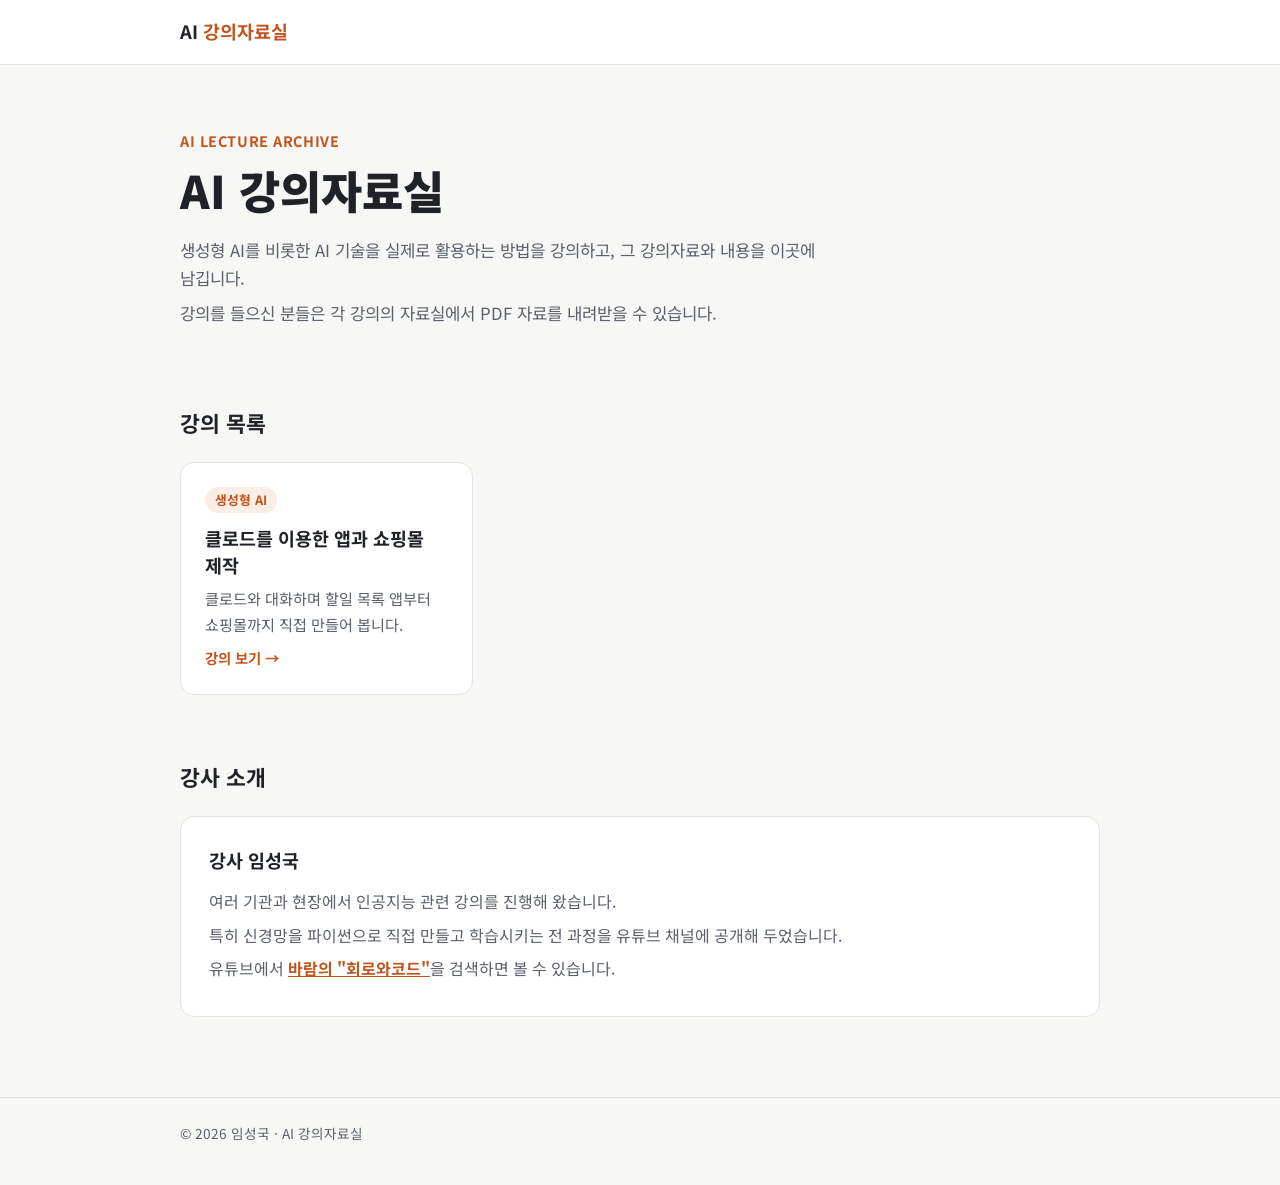
==== commit 7f5d91d0: "MVP 모델 완성" ====
--- a/index.html
+++ b/index.html
@@ -58,9 +58,9 @@
         <div class="instructor_box">
           <h3 class="instructor_name">강사 임성국</h3>
           <p>여러 기관과 현장에서 인공지능 관련 강의를 진행해 왔습니다.</p>
-          <p>특히 신경망을 파이썬으로 직접 만들고 학습시키는 전 과정을 유튜브 채널 <strong>"바람"</strong>에 공개해 두었습니다.</p>
+          <p>특히 신경망을 파이썬으로 직접 만들고 학습시키는 전 과정을 유튜브 채널에 공개해 두었습니다.</p>
           <p>유튜브에서
-            <a class="youtube_link" href="https://www.youtube.com/results?search_query=%ED%9A%8C%EB%A1%9C%EC%99%80%EC%BD%94%EB%94%A9" target="_blank">"회로와코딩"</a>을
+            <a class="youtube_link" href="https://www.youtube.com/results?search_query=%ED%9A%8C%EB%A1%9C%EC%99%80%EC%BD%94%EB%94%A9" target="_blank">바람의 "회로와코드"</a>을
             검색하면 볼 수 있습니다.</p>
         </div>
       </div>
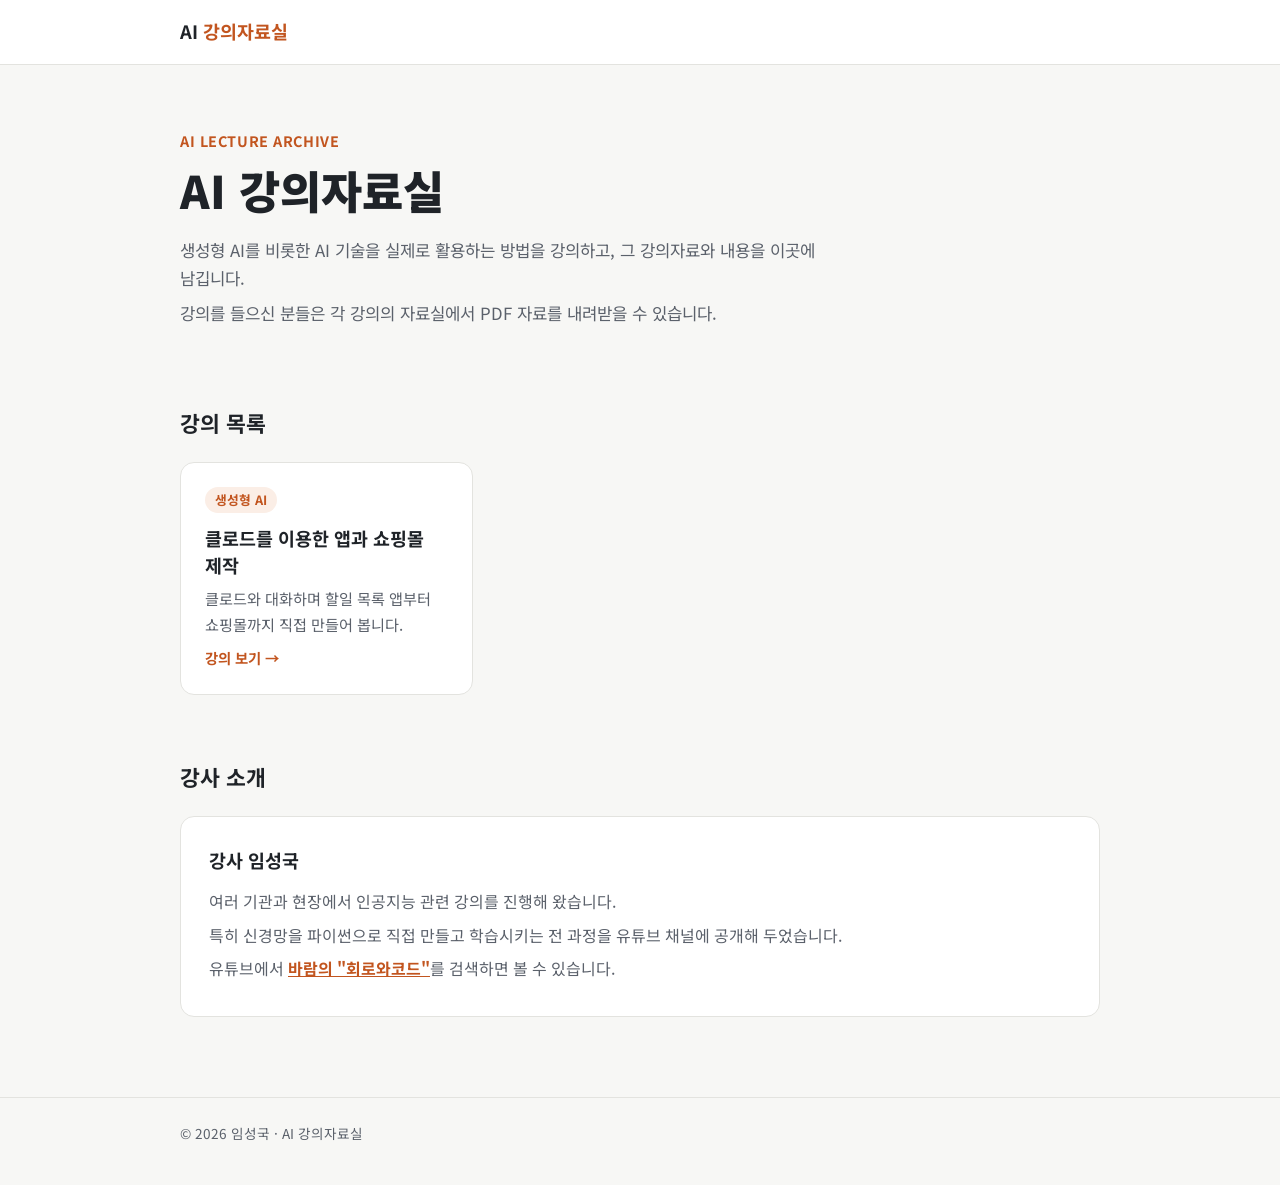
==== commit 174f962f: "유튜브 검색 링크와 자료실 목록 정리 - 유튜브 검색 링크를 "회로와코드"로 수정, 조사 수정 - 자료실 항목을 자료 1개당 <li> 1개로 분리 - .txt 자료는 TXT 배지로" ====
--- a/index.html
+++ b/index.html
@@ -60,7 +60,7 @@
           <p>여러 기관과 현장에서 인공지능 관련 강의를 진행해 왔습니다.</p>
           <p>특히 신경망을 파이썬으로 직접 만들고 학습시키는 전 과정을 유튜브 채널에 공개해 두었습니다.</p>
           <p>유튜브에서
-            <a class="youtube_link" href="https://www.youtube.com/results?search_query=%ED%9A%8C%EB%A1%9C%EC%99%80%EC%BD%94%EB%94%A9" target="_blank">바람의 "회로와코드"</a>을
+            <a class="youtube_link" href="https://www.youtube.com/results?search_query=%ED%9A%8C%EB%A1%9C%EC%99%80%EC%BD%94%EB%93%9C" target="_blank">바람의 "회로와코드"</a>를
             검색하면 볼 수 있습니다.</p>
         </div>
       </div>
--- a/css/style.css
+++ b/css/style.css
@@ -315,6 +315,11 @@
   background: var(--color_accent_soft);
 }
 
+/* 텍스트 파일(.txt) 자료는 배지를 TXT 로 표시 */
+.pds_item a[href$=".txt"]::before {
+  content: "TXT";
+}
+
 /* ---------- 하단 ---------- */
 .site_footer {
   margin-top: 48px;
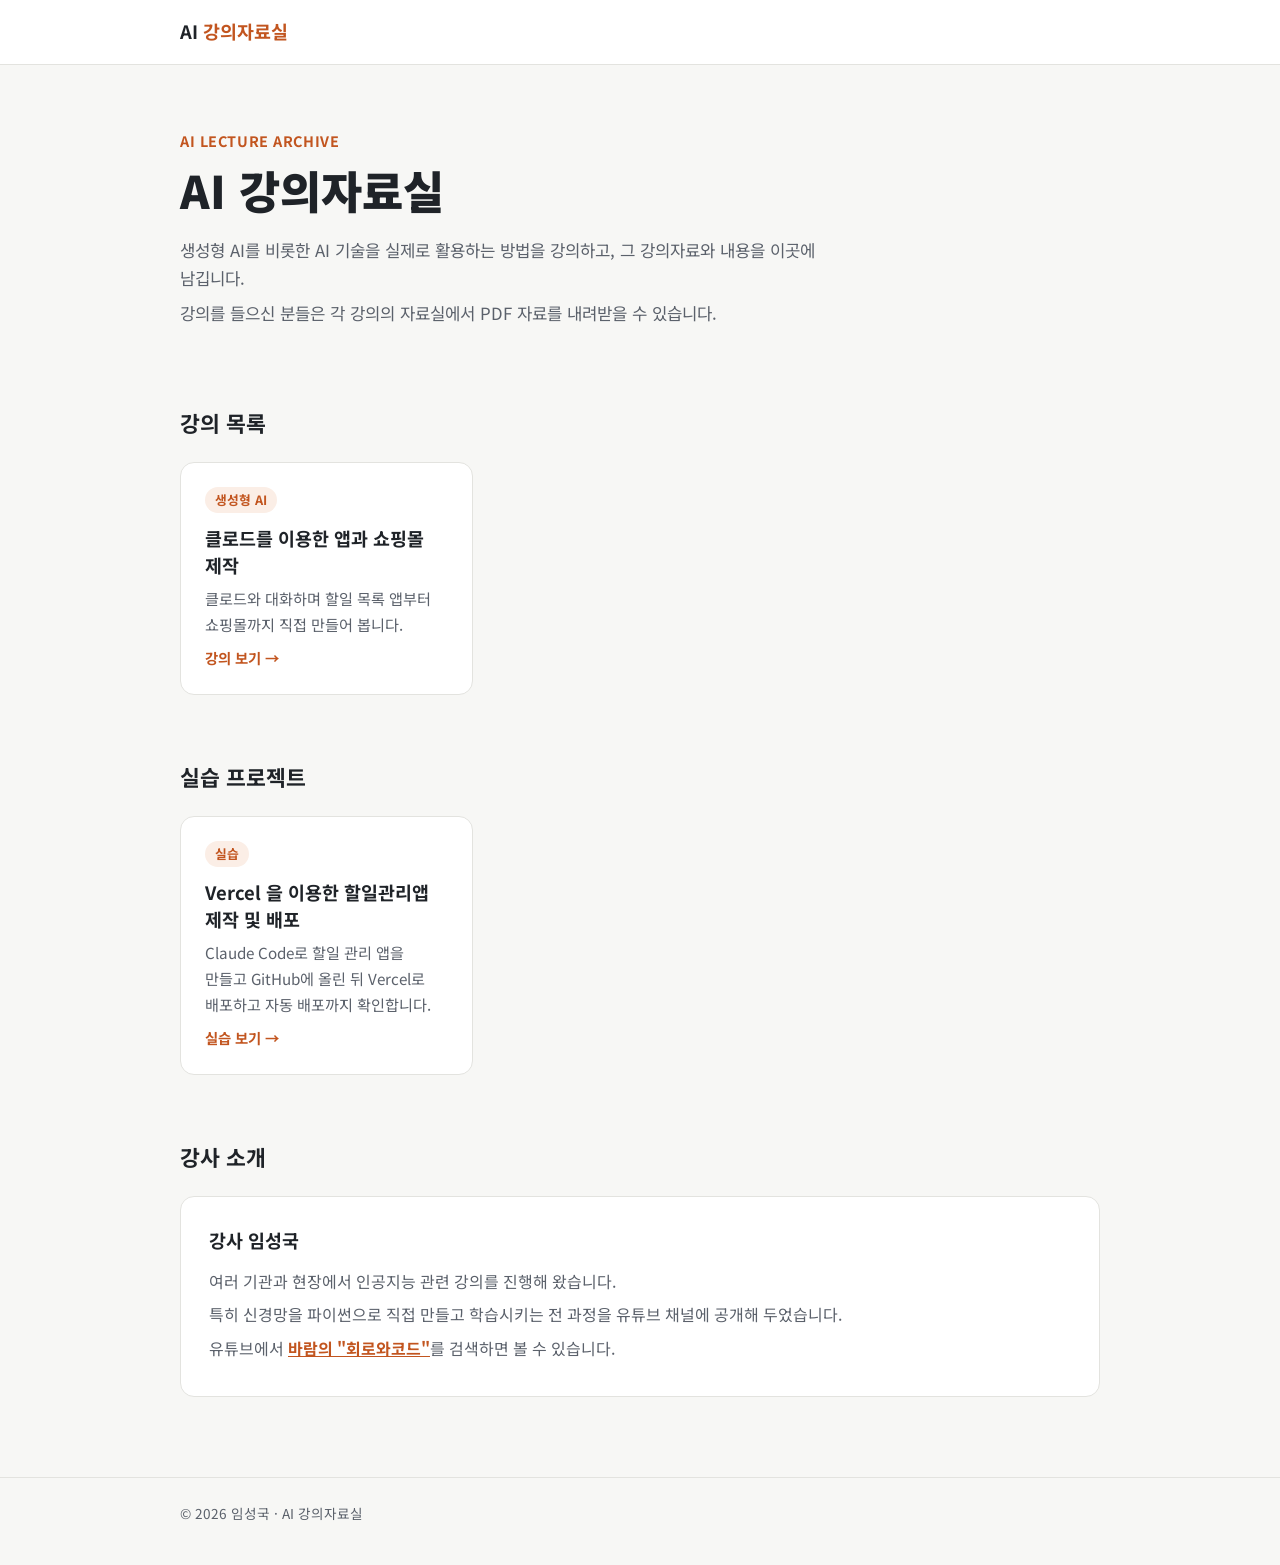
==== commit ca9fc0a9: "실습 프로젝트 섹션과 Vercel 할일관리앱 실습 페이지 추가 - 초기화면에 "실습 프로젝트" 섹션과 카드 추가 - note/Vercel_ToDoListMVP_practice.ht" ====
--- a/index.html
+++ b/index.html
@@ -51,6 +51,26 @@
       </div>
     </section>
 
+    <!-- 실습 프로젝트 -->
+    <section class="section" id="practices">
+      <div class="container">
+        <h2 class="section_title">실습 프로젝트</h2>
+        <div class="lecture_grid">
+
+          <!-- [복사 영역] 실습 카드 시작: 새 실습을 추가할 때 <a>~</a> 전체를 복사하세요 -->
+          <!-- href 는 note/실습파일.html 형식으로 적습니다 -->
+          <a class="lecture_card" href="note/Vercel_ToDoListMVP_practice.html">
+            <span class="lecture_tag">실습</span>
+            <h3 class="lecture_title">Vercel 을 이용한 할일관리앱 제작 및 배포</h3>
+            <p class="lecture_desc">Claude Code로 할일 관리 앱을 만들고 GitHub에 올린 뒤 Vercel로 배포하고 자동 배포까지 확인합니다.</p>
+            <span class="lecture_more">실습 보기 →</span>
+          </a>
+          <!-- [복사 영역] 실습 카드 끝 -->
+
+        </div>
+      </div>
+    </section>
+
     <!-- 강사 소개 -->
     <section class="section" id="instructor">
       <div class="container">
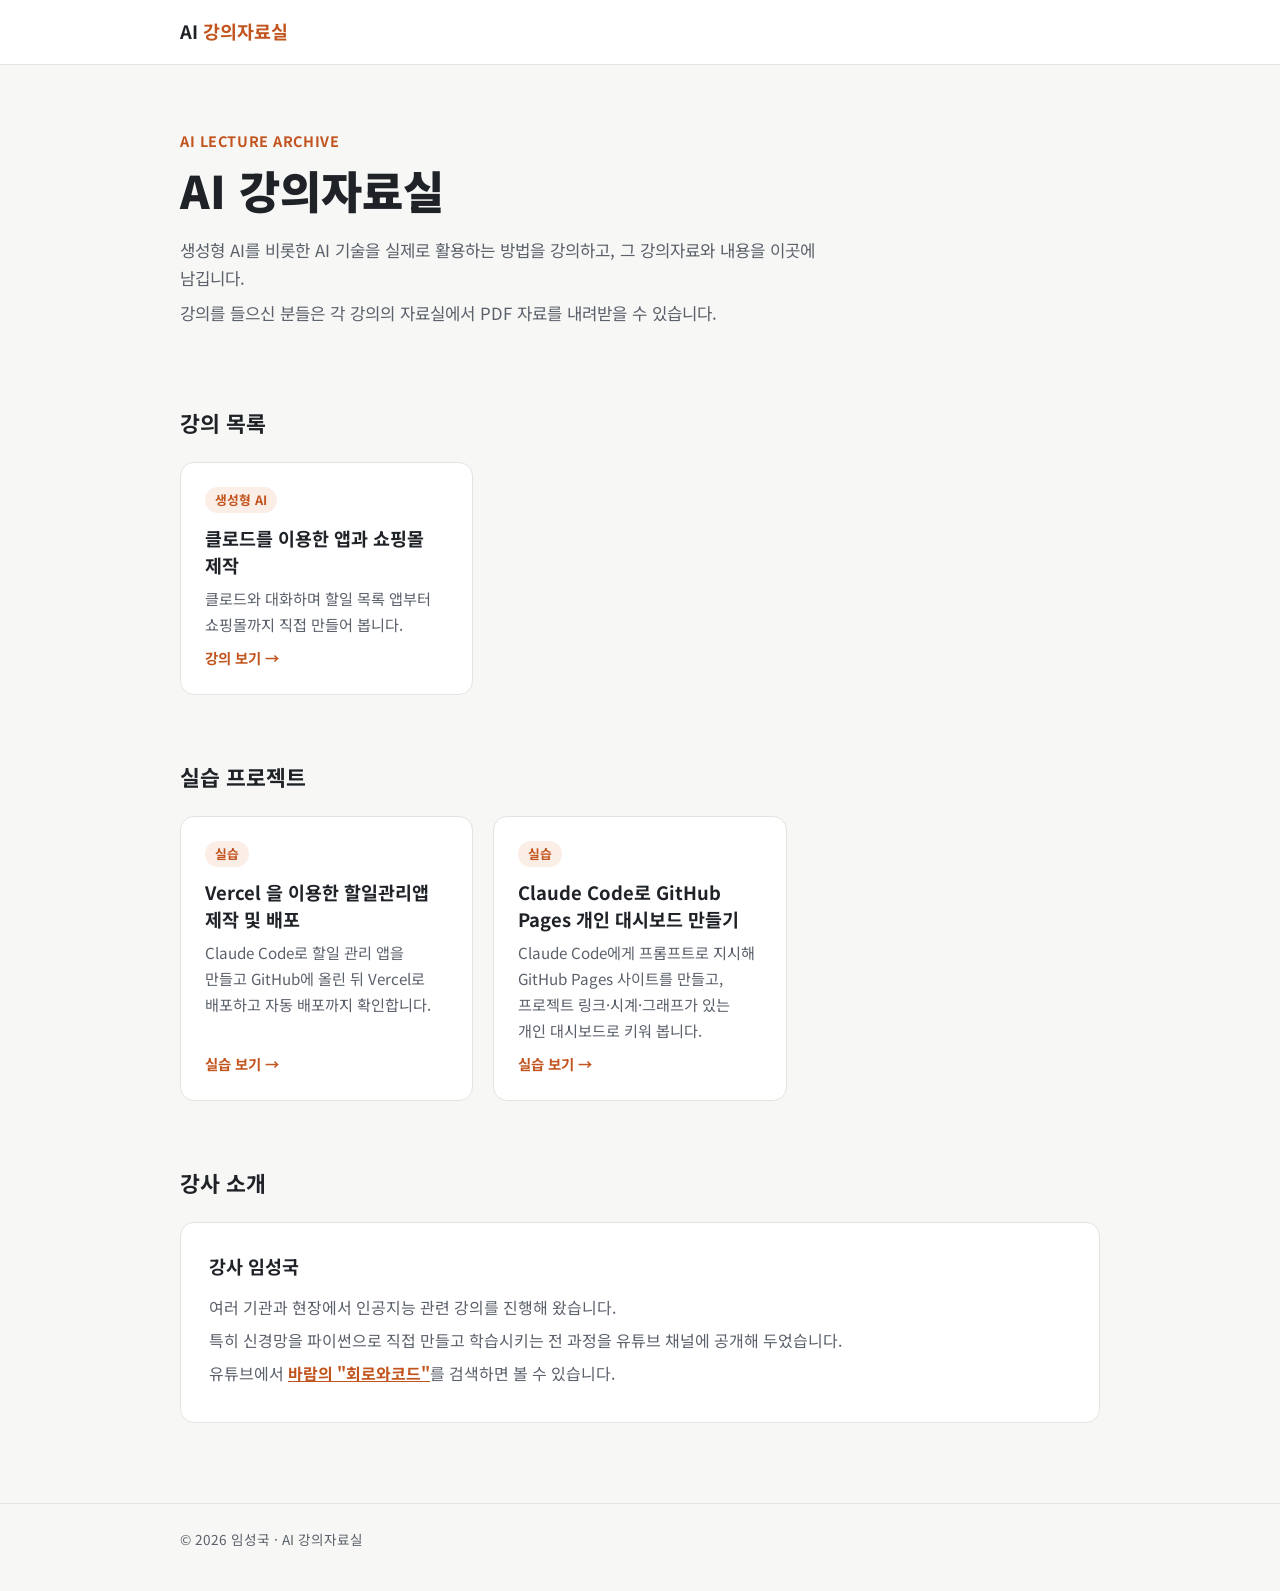
==== commit 196d78a7: "개인 대시보드 실습 페이지 정리 및 HOME 실습 카드 추가 - 단계 수를 3단계로 정리하고 목차·본문 제목 통일 - 조직 표현을 모두 삭제하고 개인 계정 기준으로 수정 - #단계" ====
--- a/index.html
+++ b/index.html
@@ -27,6 +27,22 @@
         <div class="hero_desc">
           <p>생성형 AI를 비롯한 AI 기술을 실제로 활용하는 방법을 강의하고, 그 강의자료와 내용을 이곳에 남깁니다.</p>
           <p>강의를 들으신 분들은 각 강의의 자료실에서 PDF 자료를 내려받을 수 있습니다.</p>
+        </div>
+      </div>
+    </section>
+
+    <!-- 설문 (기간 한정 표시) -->
+    <!-- data-show-from ~ data-show-until 사이(한국 시간)에만 js/main.js 가 보여 줍니다. JS가 없으면 계속 숨겨집니다. -->
+    <section class="section" id="survey" data-show-from="2026-11-18T00:00:00+09:00" data-show-until="2026-11-19T00:00:00+09:00" hidden>
+      <div class="container">
+        <h2 class="section_title">설문</h2>
+        <div class="lecture_grid">
+          <a class="lecture_card" href="https://docs.google.com/forms/d/e/1FAIpQLSc1wmwtKdI89X2MZ-xWW-qfqkedGyX1b3Uw11xq_rxakvg5FQ/viewform?usp=sharing&amp;ouid=112498767910907124718" target="_blank">
+            <span class="lecture_tag">설문</span>
+            <h3 class="lecture_title">클로드코드 활용 앱과 쇼핑몰 제작 과정 설문</h3>
+            <p class="lecture_desc">과정을 들으신 분들의 의견을 받습니다. 2026년 11월 18일 하루만 참여할 수 있습니다.</p>
+            <span class="lecture_more">설문 참여하기 →</span>
+          </a>
         </div>
       </div>
     </section>
@@ -67,6 +83,13 @@
           </a>
           <!-- [복사 영역] 실습 카드 끝 -->
 
+          <a class="lecture_card" href="note/lecture_personal_dashboard.html">
+            <span class="lecture_tag">실습</span>
+            <h3 class="lecture_title">Claude Code로 GitHub Pages 개인 대시보드 만들기</h3>
+            <p class="lecture_desc">Claude Code에게 프롬프트로 지시해 GitHub Pages 사이트를 만들고, 프로젝트 링크·시계·그래프가 있는 개인 대시보드로 키워 봅니다.</p>
+            <span class="lecture_more">실습 보기 →</span>
+          </a>
+
         </div>
       </div>
     </section>
--- a/css/style.css
+++ b/css/style.css
@@ -355,3 +355,9 @@
     padding: 14px 18px;
   }
 }
+
+/* ---------- 기간 한정 표시 ---------- */
+/* hidden 속성이 붙은 요소는 다른 display 규칙보다 우선해서 숨깁니다. */
+[hidden] {
+  display: none !important;
+}
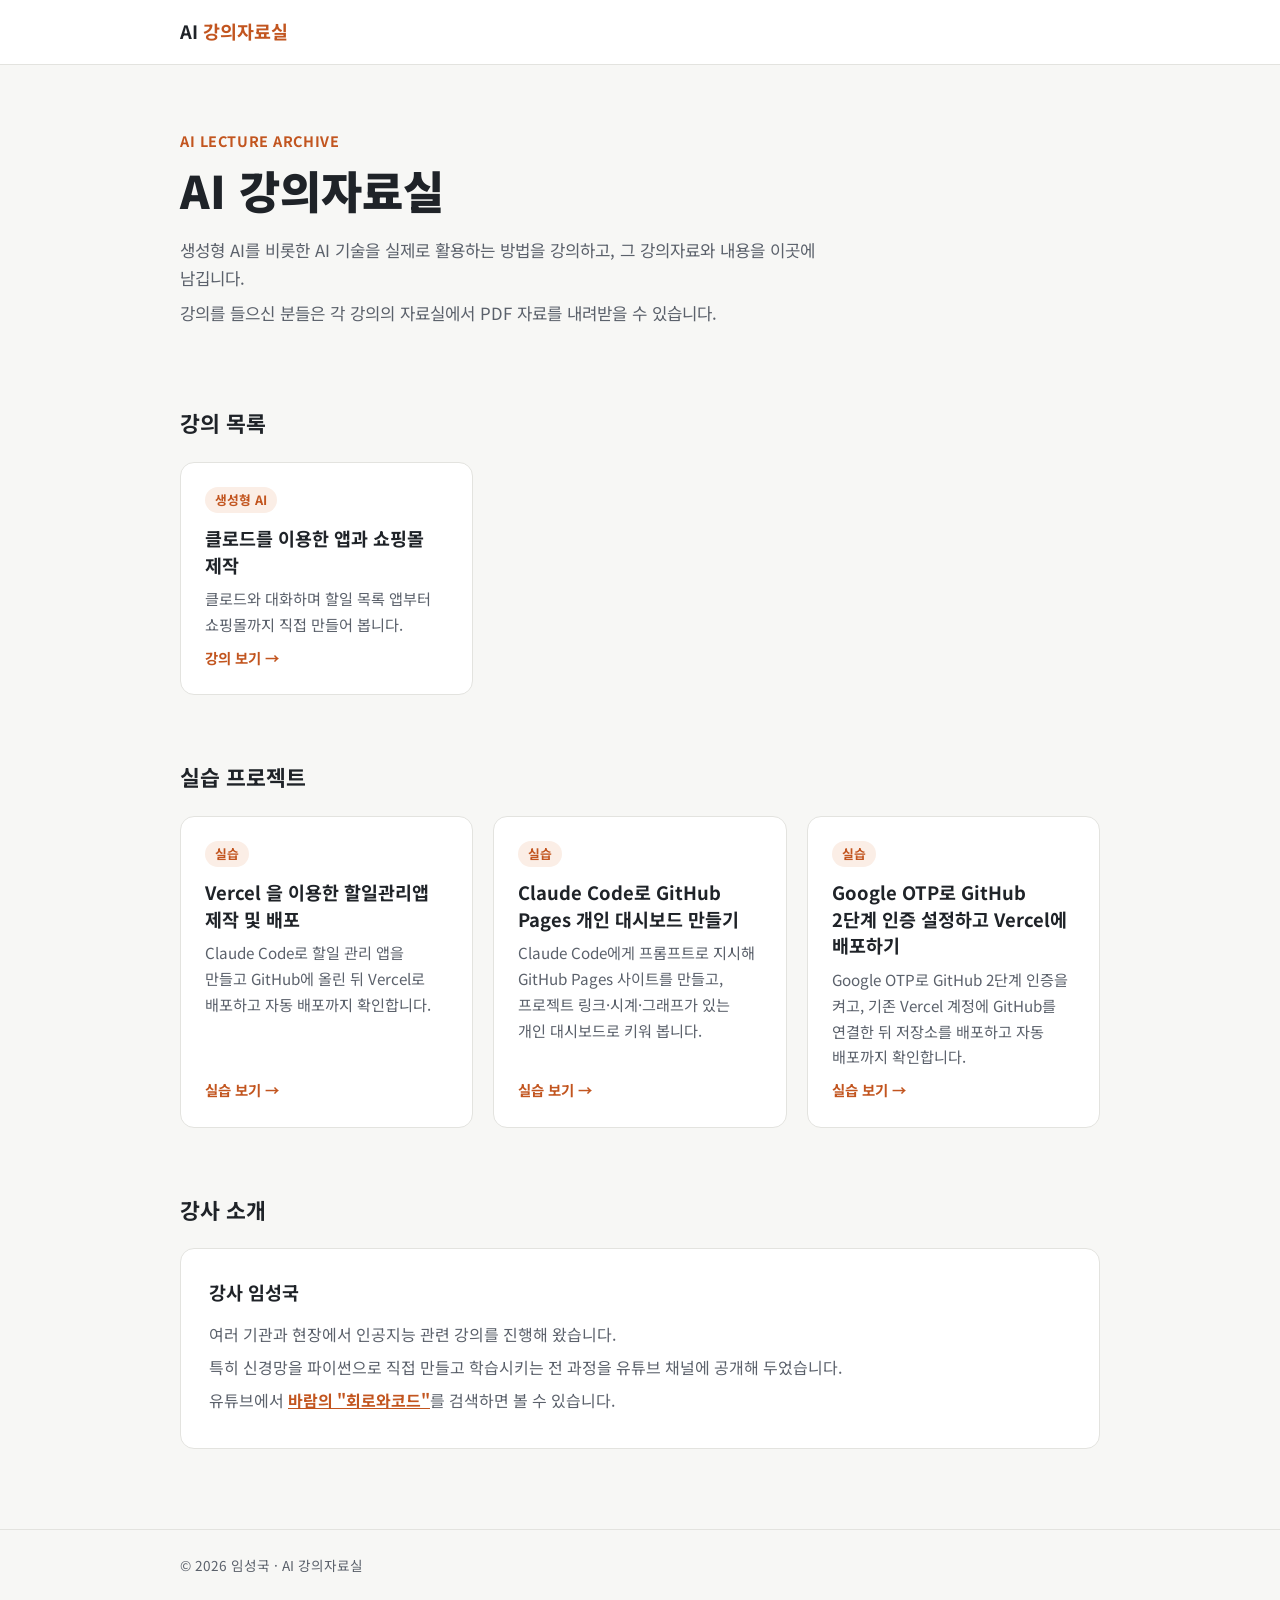
==== commit b69660d0: "GitHub 2단계 인증·Vercel 배포 실습 페이지 및 HOME 실습 카드 추가 Co-Authored-By: Claude Opus 5.5 <noreply@anthropic.co" ====
--- a/index.html
+++ b/index.html
@@ -90,6 +90,13 @@
             <span class="lecture_more">실습 보기 →</span>
           </a>
 
+          <a class="lecture_card" href="note/github-2fa-vercel-deploy-guide.html">
+            <span class="lecture_tag">실습</span>
+            <h3 class="lecture_title">Google OTP로 GitHub 2단계 인증 설정하고 Vercel에 배포하기</h3>
+            <p class="lecture_desc">Google OTP로 GitHub 2단계 인증을 켜고, 기존 Vercel 계정에 GitHub를 연결한 뒤 저장소를 배포하고 자동 배포까지 확인합니다.</p>
+            <span class="lecture_more">실습 보기 →</span>
+          </a>
+
         </div>
       </div>
     </section>
